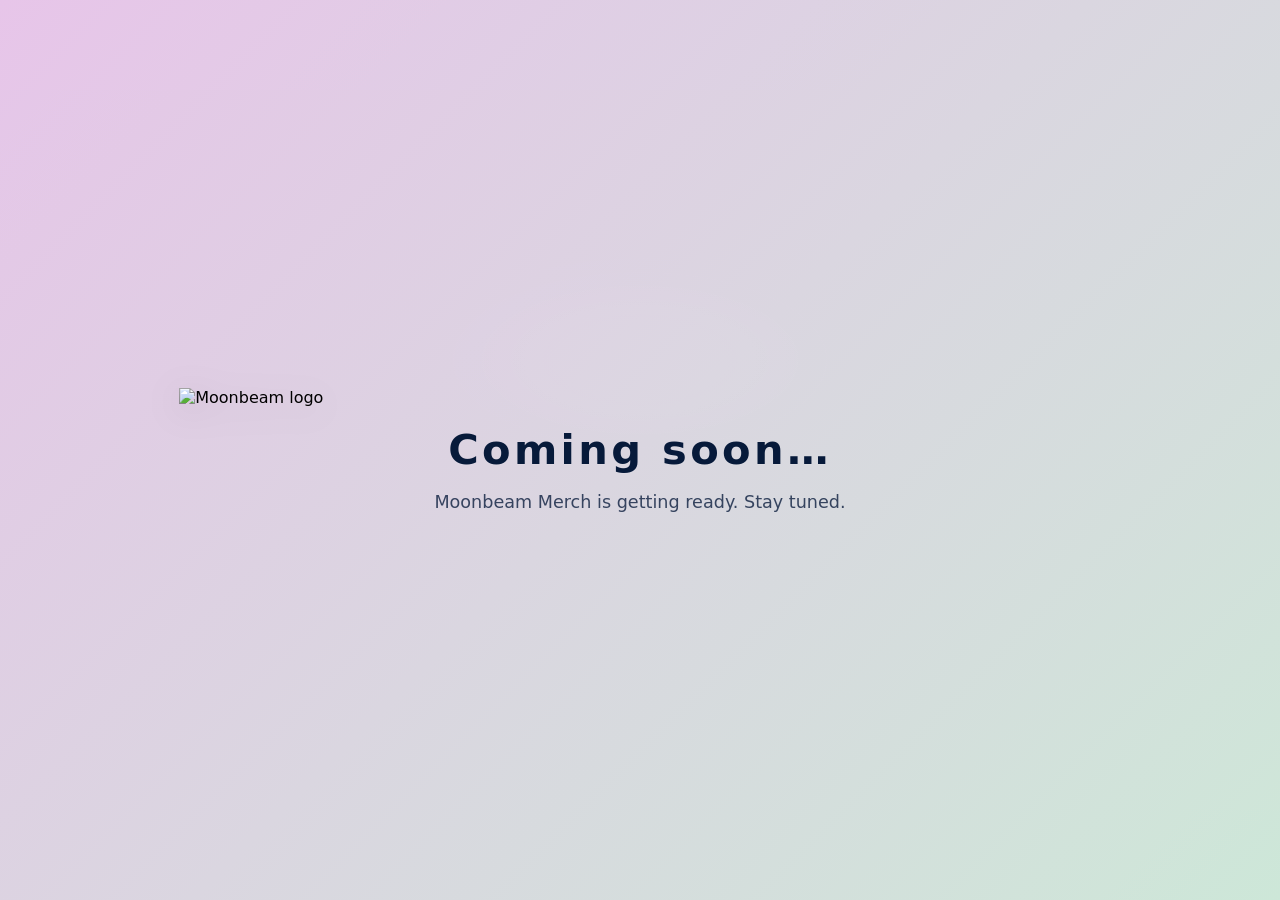
==== index.html @ b313986e "Add files via upload" ====
<!doctype html>
<html lang="en">
<head>
  <meta charset="utf-8" />
  <meta name="viewport" content="width=device-width,initial-scale=1" />
  <title>Moonbeam — Coming Soon</title>
  <link rel="stylesheet" href="styles.css">
</head>
<body>
  <main class="stage" role="main" aria-labelledby="coming-title">
    <!-- Replace logo.svg with your logo file (logo.svg or logo.png).
         If you use an SVG file you can style its fill via CSS (see styles.css notes). -->
    <img src="logo.svg" alt="Moonbeam logo" class="logo" id="moonbeam-logo">

    <h1 id="coming-title" class="title">Coming soon…</h1>

    <!-- Optional short line -->
    <p class="sub">Moonbeam Merch is getting ready. Stay tuned.</p>
  </main>
</body>
</html>
---- styles.css ----
:root{
  --pastel-pink: #E7C6E9;   /* top-left */
  --pale-green:  #CFE8D9;   /* bottom-right */
  --navy:        #071A3A;   /* dark blue for logo & text */
  --glass-white: rgba(255,255,255,0.08);
}

/* Reset */
* { box-sizing: border-box; }
html,body { height:100%; margin:0; font-family: Inter, system-ui, -apple-system, "Segoe UI", Roboto, "Helvetica Neue", Arial; -webkit-font-smoothing:antialiased; -moz-osx-font-smoothing:grayscale; }

.stage{
  min-height:100vh;
  display:flex;
  flex-direction:column;
  align-items:center;
  justify-content:center;
  gap:1.1rem;
  padding:4vw;
  position:relative;
  overflow:hidden;
  /* diagonal pastel gradient */
  background: linear-gradient(135deg, var(--pastel-pink) 0%, var(--pale-green) 100%);
}

/* Slight radial vignetting for depth */
.stage::after{
  content:"";
  position:absolute;
  inset:0;
  pointer-events:none;
  background: radial-gradient(60% 40% at 50% 40%, rgba(255,255,255,0.03), transparent 30%),
              linear-gradient(180deg, rgba(0,0,0,0.02), rgba(0,0,0,0.04) 100%);
  mix-blend-mode: soft-light;
}

/* Shimmering diagonal streak */
.stage::before{
  content:"";
  position:absolute;
  top:-40%;
  left:-50%;
  width:200%;
  height:200%;
  pointer-events:none;
  background: linear-gradient(90deg, rgba(255,255,255,0.00) 0%,
                                      rgba(255,255,255,0.10) 45%,
                                      rgba(255,255,255,0.16) 50%,
                                      rgba(255,255,255,0.10) 55%,
                                      rgba(255,255,255,0.00) 100%);
  transform: rotate(-20deg) translateX(-120%);
  filter: blur(12px);
  mix-blend-mode: overlay;
  animation: shimmer 7s linear infinite;
  opacity:0.9;
}

@keyframes shimmer{
  0%   { transform: rotate(-20deg) translateX(-120%); }
  100% { transform: rotate(-20deg) translateX(120%); }
}

/* Logo */
.logo{
  display:block;
  max-width: min(72vw, 980px);
  width: 72vw;
  height: auto;
  z-index:1;
  /* gentle drop shadow for separation */
  filter: drop-shadow(0 6px 18px rgba(0,0,0,0.12));
}

/* If you use an inline SVG or an SVG file where the paths use currentColor,
   you can force the logo color with the following (uncomment if needed):
.logo {
  color: var(--navy);
  fill: currentColor;
}
*/

/* Title & subtext */
.title{
  margin:0;
  z-index:1;
  color:var(--navy);
  font-weight:600;
  letter-spacing:0.08em;
  font-size: clamp(1.6rem, 3.6vw, 2.6rem);
  text-align:center;
  text-shadow: 0 1px 0 rgba(255,255,255,0.12);
}

.sub{
  margin:0;
  color: rgba(7,26,58,0.82);
  font-size: clamp(0.9rem, 1.6vw, 1.1rem);
  z-index:1;
  opacity:0.95;
  text-align:center;
}

/* Nice scaling on very small screens */
@media (max-width:480px){
  .logo{ width:84vw; }
  .stage{ padding:6vw 4vw; }
}

/* Accessibility: prefer-reduced-motion */
@media (prefers-reduced-motion: reduce){
  .stage::before { animation: none; transform:none; opacity:0.6; }
}
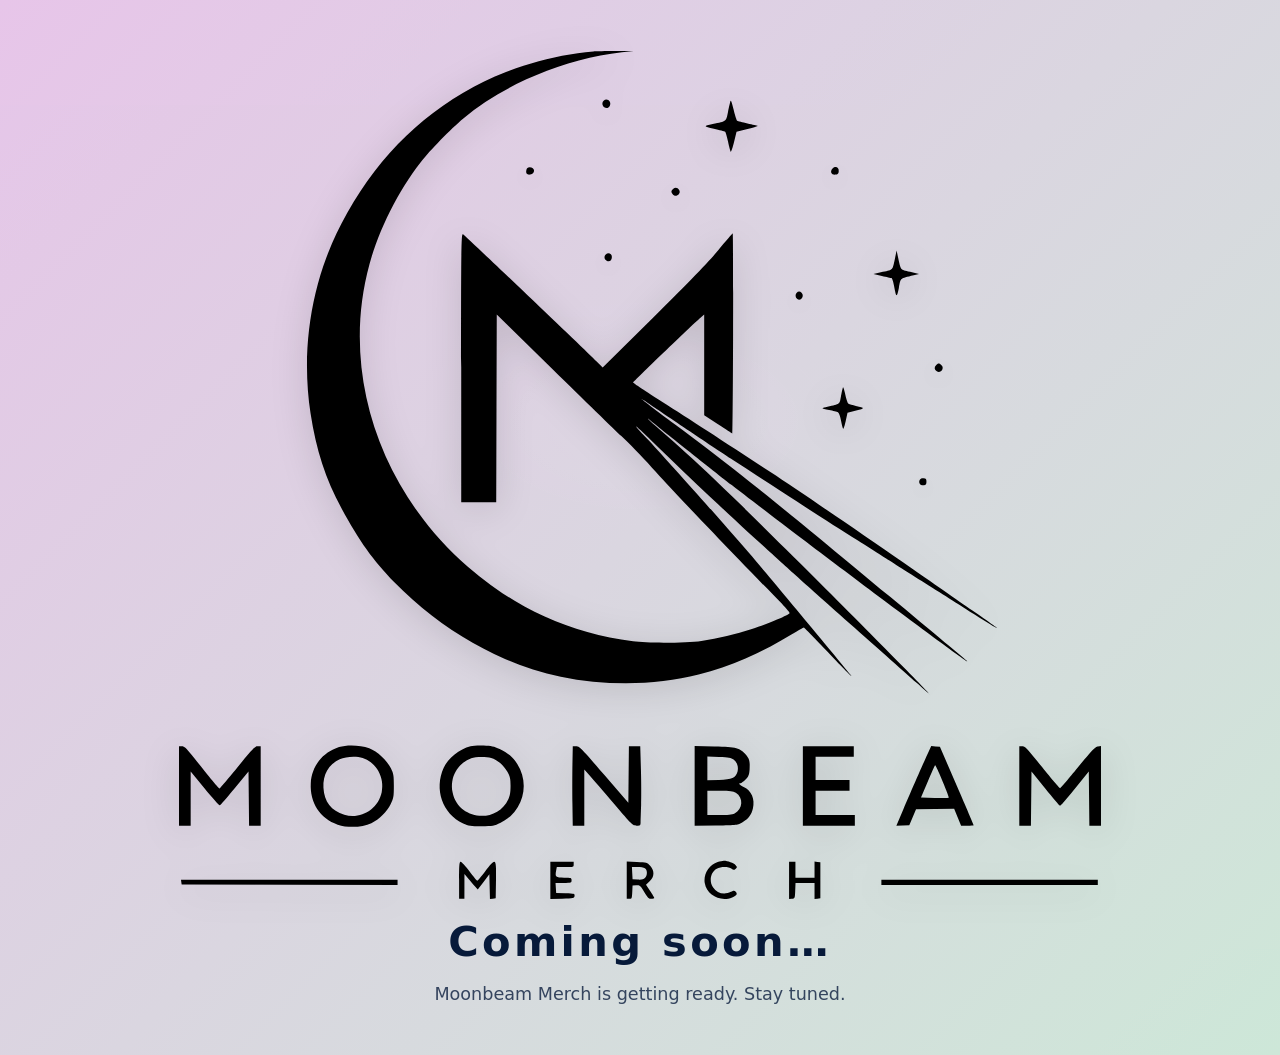
==== commit 2935d31f: "Rename logo file from logo.svg to Logo.svg" ====
--- a/index.html
+++ b/index.html
@@ -10,7 +10,7 @@
   <main class="stage" role="main" aria-labelledby="coming-title">
     <!-- Replace logo.svg with your logo file (logo.svg or logo.png).
          If you use an SVG file you can style its fill via CSS (see styles.css notes). -->
-    <img src="logo.svg" alt="Moonbeam logo" class="logo" id="moonbeam-logo">
+    <img src="Logo.svg" alt="Moonbeam logo" class="logo" id="moonbeam-logo">
 
     <h1 id="coming-title" class="title">Coming soon…</h1>
 
@@ -18,4 +18,4 @@
     <p class="sub">Moonbeam Merch is getting ready. Stay tuned.</p>
   </main>
 </body>
-</html>+</html>
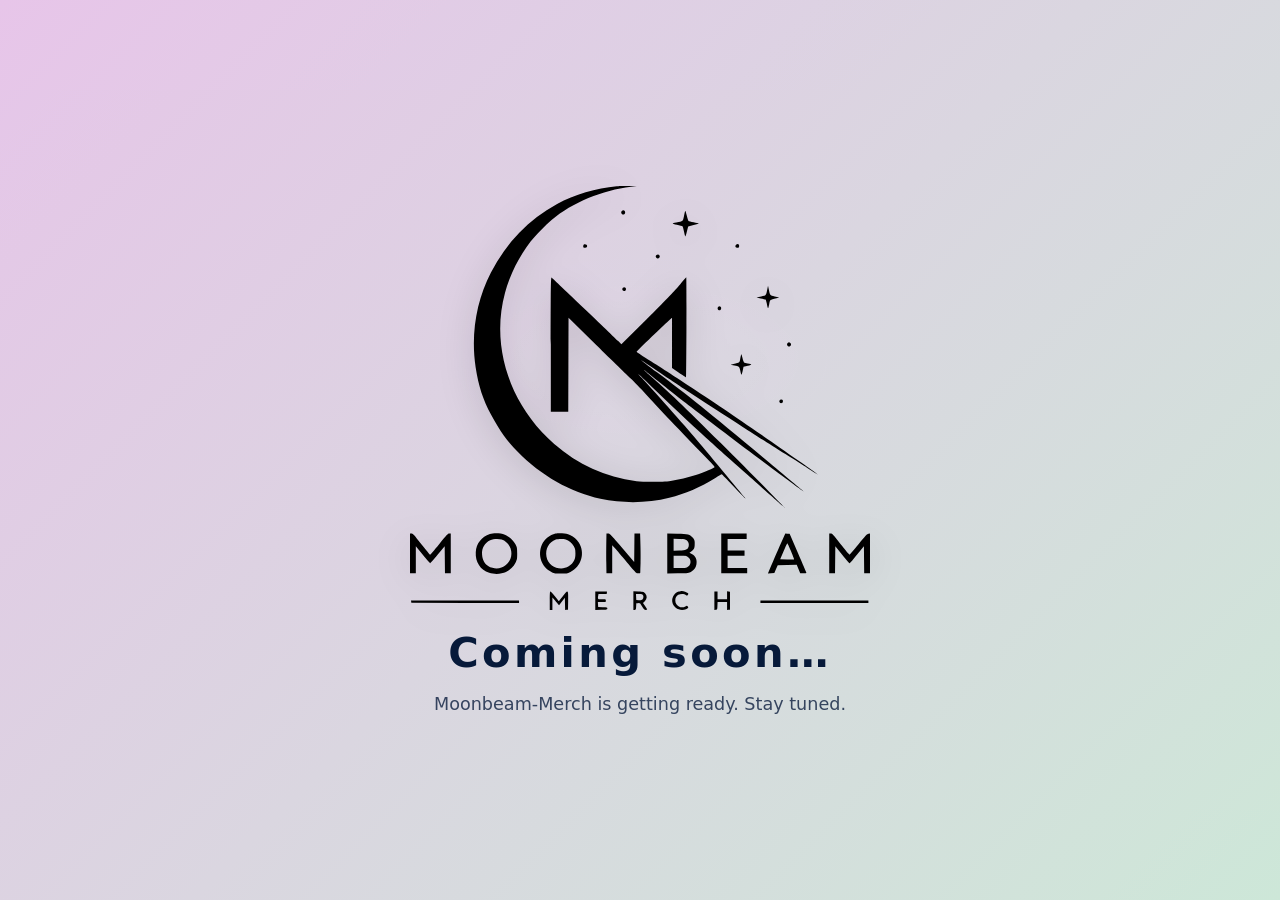
==== commit d43c121e: "Update title and text for Moonbeam-Merch" ====
--- a/index.html
+++ b/index.html
@@ -3,19 +3,19 @@
 <head>
   <meta charset="utf-8" />
   <meta name="viewport" content="width=device-width,initial-scale=1" />
-  <title>Moonbeam — Coming Soon</title>
+  <title>Moonbeam-Merch — Coming Soon</title>
   <link rel="stylesheet" href="styles.css">
 </head>
 <body>
   <main class="stage" role="main" aria-labelledby="coming-title">
     <!-- Replace logo.svg with your logo file (logo.svg or logo.png).
          If you use an SVG file you can style its fill via CSS (see styles.css notes). -->
-    <img src="Logo.svg" alt="Moonbeam logo" class="logo" id="moonbeam-logo">
+    <img src="Logo.svg" alt="Moonbeam-Merch logo" class="logo" id="moonbeam-logo">
 
     <h1 id="coming-title" class="title">Coming soon…</h1>
 
     <!-- Optional short line -->
-    <p class="sub">Moonbeam Merch is getting ready. Stay tuned.</p>
+    <p class="sub">Moonbeam-Merch is getting ready. Stay tuned.</p>
   </main>
 </body>
 </html>
--- a/styles.css
+++ b/styles.css
@@ -63,12 +63,15 @@
 /* Logo */
 .logo{
   display:block;
-  max-width: min(72vw, 980px);
-  width: 72vw;
+  max-width: min(36vw, 480px);
+  width: 36vw;
   height: auto;
   z-index:1;
   /* gentle drop shadow for separation */
   filter: drop-shadow(0 6px 18px rgba(0,0,0,0.12));
+  /* Color the logo dark blue */
+  color: var(--navy);
+  fill: currentColor;
 }
 
 /* If you use an inline SVG or an SVG file where the paths use currentColor,
@@ -102,11 +105,11 @@
 
 /* Nice scaling on very small screens */
 @media (max-width:480px){
-  .logo{ width:84vw; }
+  .logo{ width:54vw; }
   .stage{ padding:6vw 4vw; }
 }
 
 /* Accessibility: prefer-reduced-motion */
 @media (prefers-reduced-motion: reduce){
   .stage::before { animation: none; transform:none; opacity:0.6; }
-}+}
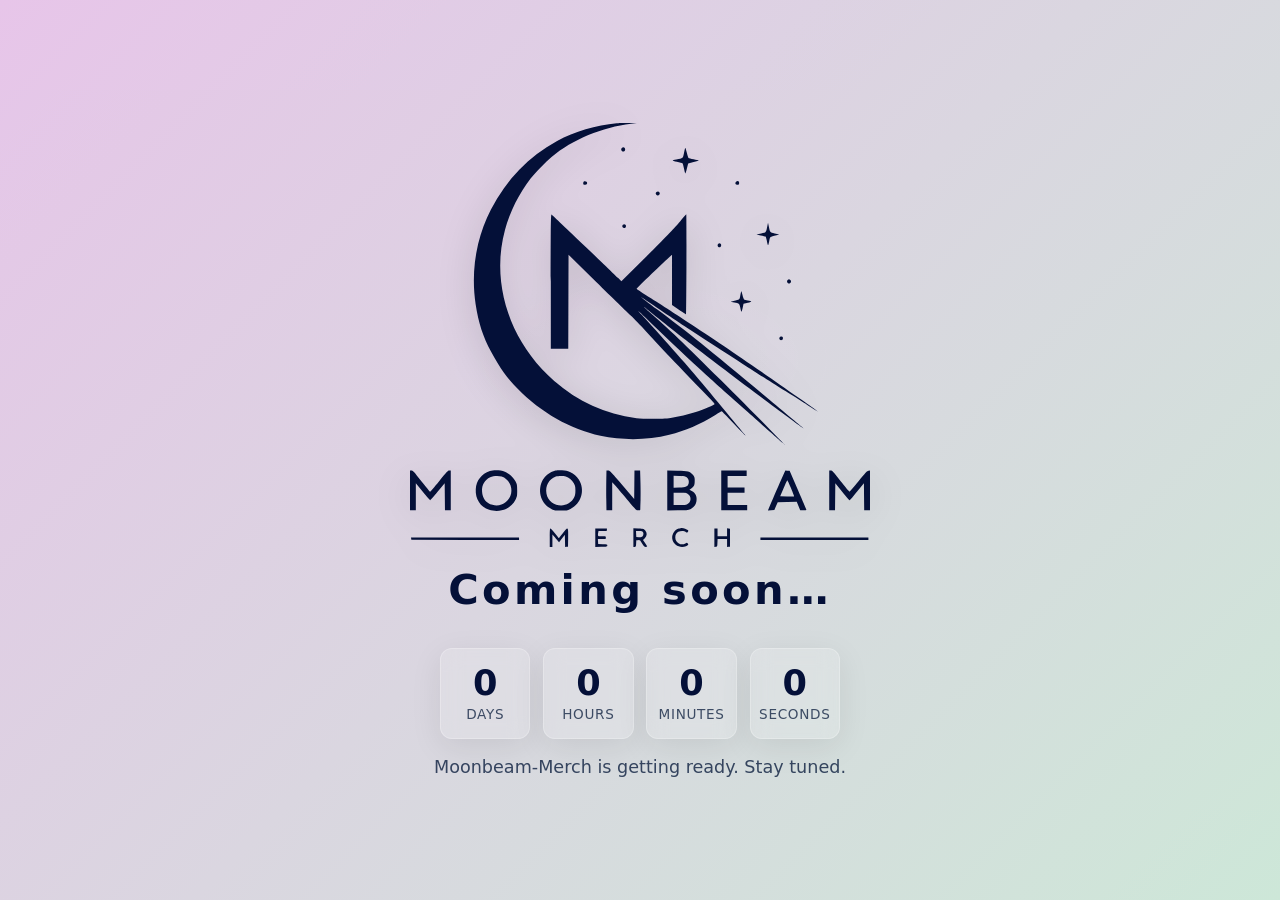
==== commit a15c4e8d: "Rename countdown.html to index.html" ====
--- a/index.html
+++ b/index.html
@@ -5,6 +5,63 @@
   <meta name="viewport" content="width=device-width,initial-scale=1" />
   <title>Moonbeam-Merch — Coming Soon</title>
   <link rel="stylesheet" href="styles.css">
+  <style>
+    .countdown {
+      z-index: 1;
+      display: grid;
+      grid-template-columns: repeat(auto-fit, minmax(80px, 1fr));
+      gap: 0.8rem;
+      margin-top: 1rem;
+      max-width: 400px;
+    }
+
+    .countdown-item {
+      display: flex;
+      flex-direction: column;
+      align-items: center;
+      justify-content: center;
+      background: rgba(255, 255, 255, 0.15);
+      backdrop-filter: blur(10px);
+      border: 1px solid rgba(255, 255, 255, 0.25);
+      border-radius: 12px;
+      padding: 1rem;
+      box-shadow: 0 8px 32px rgba(0, 0, 0, 0.08);
+    }
+
+    .countdown-value {
+      font-size: clamp(1.5rem, 4vw, 2.2rem);
+      font-weight: 700;
+      color: var(--navy);
+      line-height: 1;
+    }
+
+    .countdown-label {
+      font-size: clamp(0.7rem, 2vw, 0.85rem);
+      color: rgba(7, 26, 58, 0.75);
+      margin-top: 0.4rem;
+      font-weight: 500;
+      text-transform: uppercase;
+      letter-spacing: 0.05em;
+    }
+
+    @media (max-width: 480px) {
+      .countdown {
+        grid-template-columns: repeat(2, 1fr);
+        gap: 0.6rem;
+      }
+
+      .countdown-item {
+        padding: 0.8rem;
+      }
+    }
+
+    @media (prefers-reduced-motion: reduce) {
+      .countdown-item {
+        background: rgba(255, 255, 255, 0.1);
+        backdrop-filter: none;
+      }
+    }
+  </style>
 </head>
 <body>
   <main class="stage" role="main" aria-labelledby="coming-title">
@@ -14,8 +71,60 @@
 
     <h1 id="coming-title" class="title">Coming soon…</h1>
 
+    <!-- Countdown Timer -->
+    <div class="countdown" aria-live="polite" aria-label="Time remaining until October 1, 2026">
+      <div class="countdown-item">
+        <div class="countdown-value" id="days">0</div>
+        <div class="countdown-label">Days</div>
+      </div>
+      <div class="countdown-item">
+        <div class="countdown-value" id="hours">0</div>
+        <div class="countdown-label">Hours</div>
+      </div>
+      <div class="countdown-item">
+        <div class="countdown-value" id="minutes">0</div>
+        <div class="countdown-label">Minutes</div>
+      </div>
+      <div class="countdown-item">
+        <div class="countdown-value" id="seconds">0</div>
+        <div class="countdown-label">Seconds</div>
+      </div>
+    </div>
+
     <!-- Optional short line -->
     <p class="sub">Moonbeam-Merch is getting ready. Stay tuned.</p>
   </main>
+
+  <script>
+    function updateCountdown() {
+      // Target date: October 1, 2026 at 23:59:59
+      const targetDate = new Date(2026, 9, 1, 23, 59, 59); // Month is 0-indexed, so 9 = October
+      const now = new Date();
+      const timeRemaining = targetDate - now;
+
+      if (timeRemaining <= 0) {
+        // Countdown has ended
+        document.getElementById('days').textContent = '0';
+        document.getElementById('hours').textContent = '0';
+        document.getElementById('minutes').textContent = '0';
+        document.getElementById('seconds').textContent = '0';
+        return;
+      }
+
+      const days = Math.floor(timeRemaining / (1000 * 60 * 60 * 24));
+      const hours = Math.floor((timeRemaining % (1000 * 60 * 60 * 24)) / (1000 * 60 * 60));
+      const minutes = Math.floor((timeRemaining % (1000 * 60 * 60)) / (1000 * 60));
+      const seconds = Math.floor((timeRemaining % (1000 * 60)) / 1000);
+
+      document.getElementById('days').textContent = String(days).padStart(2, '0');
+      document.getElementById('hours').textContent = String(hours).padStart(2, '0');
+      document.getElementById('minutes').textContent = String(minutes).padStart(2, '0');
+      document.getElementById('seconds').textContent = String(seconds).padStart(2, '0');
+    }
+
+    // Update immediately and then every second
+    updateCountdown();
+    setInterval(updateCountdown, 1000);
+  </script>
 </body>
 </html>
--- a/styles.css
+++ b/styles.css
@@ -1,7 +1,7 @@
 :root{
   --pastel-pink: #E7C6E9;   /* top-left */
   --pale-green:  #CFE8D9;   /* bottom-right */
-  --navy:        #071A3A;   /* dark blue for logo & text */
+  --navy:        #041038;   /* dark blue for logo & text */
   --glass-white: rgba(255,255,255,0.08);
 }
 
@@ -44,15 +44,15 @@
   height:200%;
   pointer-events:none;
   background: linear-gradient(90deg, rgba(255,255,255,0.00) 0%,
-                                      rgba(255,255,255,0.10) 45%,
-                                      rgba(255,255,255,0.16) 50%,
-                                      rgba(255,255,255,0.10) 55%,
+                                      rgba(255,255,255,0.45) 45%,
+                                      rgba(255,255,255,0.65) 50%,
+                                      rgba(255,255,255,0.45) 55%,
                                       rgba(255,255,255,0.00) 100%);
   transform: rotate(-20deg) translateX(-120%);
-  filter: blur(12px);
-  mix-blend-mode: overlay;
-  animation: shimmer 7s linear infinite;
-  opacity:0.9;
+  filter: blur(4px);
+  mix-blend-mode: screen;
+  animation: shimmer 4s linear infinite;
+  opacity:1;
 }
 
 @keyframes shimmer{
@@ -73,14 +73,6 @@
   color: var(--navy);
   fill: currentColor;
 }
-
-/* If you use an inline SVG or an SVG file where the paths use currentColor,
-   you can force the logo color with the following (uncomment if needed):
-.logo {
-  color: var(--navy);
-  fill: currentColor;
-}
-*/
 
 /* Title & subtext */
 .title{
